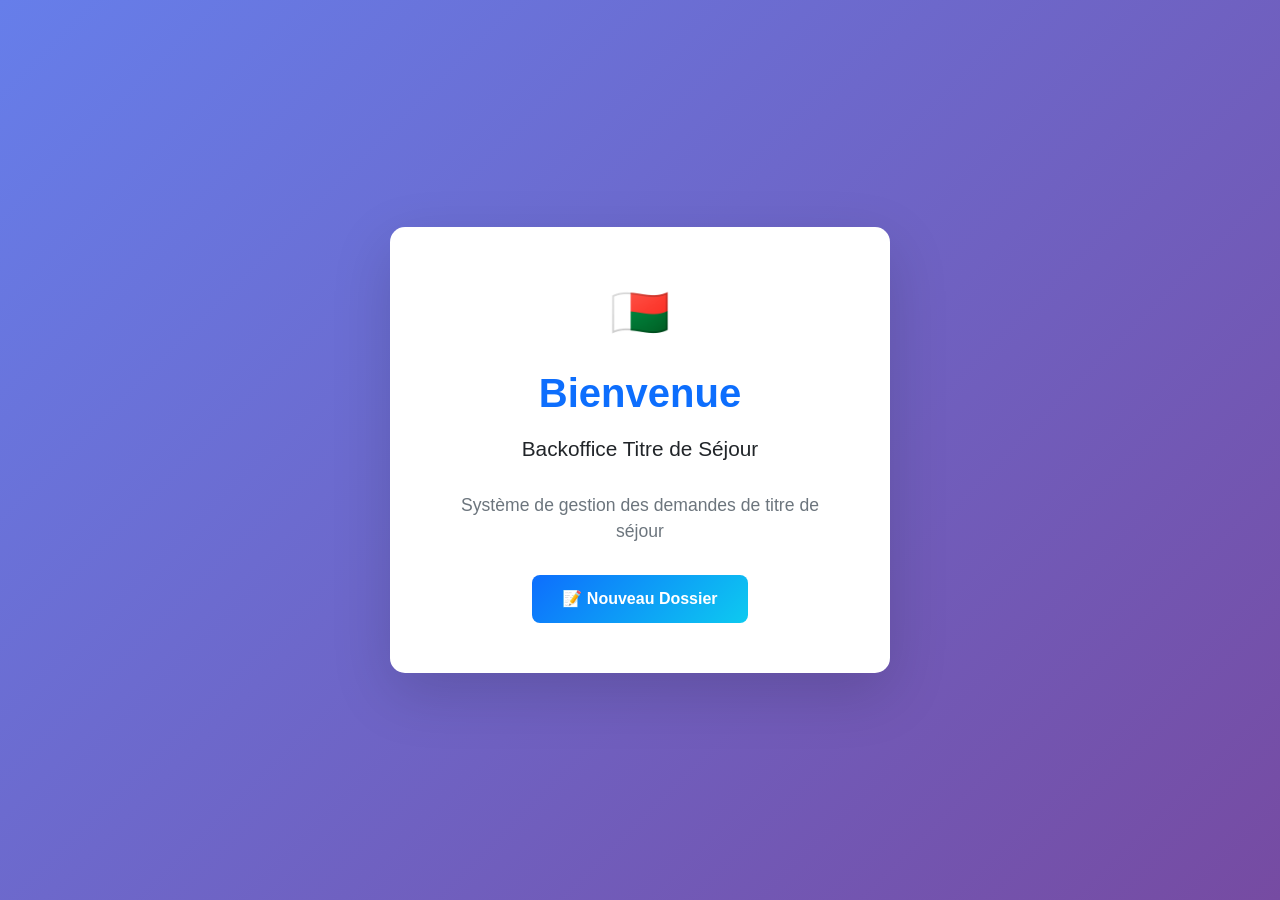
==== src/main/resources/templates/index.html @ e5e9ccd1 "first initalisation" ====
<!DOCTYPE html>
<html lang="fr" xmlns:th="http://www.thymeleaf.org">
<head>
    <meta charset="UTF-8">
    <meta name="viewport" content="width=device-width, initial-scale=1.0">
    <title>Backoffice Titre de Séjour - Madagascar</title>
    <link rel="stylesheet" href="https://cdn.jsdelivr.net/npm/bootstrap@5.1.3/dist/css/bootstrap.min.css">
    <style>
        body {
            background: linear-gradient(135deg, #667eea 0%, #764ba2 100%);
            min-height: 100vh;
            display: flex;
            align-items: center;
            justify-content: center;
            font-family: 'Segoe UI', Tahoma, Geneva, Verdana, sans-serif;
        }

        .welcome-container {
            background: white;
            border-radius: 15px;
            padding: 50px;
            box-shadow: 0 20px 60px rgba(0, 0, 0, 0.15);
            text-align: center;
            max-width: 500px;
        }

        .welcome-container h1 {
            color: #0d6efd;
            margin-bottom: 20px;
            font-weight: 700;
        }

        .welcome-container p {
            color: #6c757d;
            margin-bottom: 30px;
            font-size: 1.1rem;
        }

        .btn-wrapper {
            display: flex;
            gap: 15px;
            justify-content: center;
        }

        .btn {
            padding: 12px 30px;
            font-weight: 600;
            border-radius: 8px;
            transition: all 0.3s ease;
        }

        .btn-primary {
            background: linear-gradient(135deg, #0d6efd, #0dcaf0);
            border: none;
        }

        .btn-primary:hover {
            transform: translateY(-3px);
            box-shadow: 0 10px 30px rgba(13, 110, 253, 0.3);
        }

        .flag {
            font-size: 3rem;
            margin-bottom: 20px;
        }
    </style>
</head>
<body>
    <div class="welcome-container">
        <div class="flag">🇲🇬</div>
        <h1>Bienvenue</h1>
        <h2 style="font-size: 1.3rem; color: #212529; margin-bottom: 30px;">
            Backoffice Titre de Séjour
        </h2>
        <p>Système de gestion des demandes de titre de séjour</p>
        
        <div class="btn-wrapper">
            <a href="/formulaire-dossier" class="btn btn-primary">
                📝 Nouveau Dossier
            </a>
        </div>
    </div>

    <script src="https://cdn.jsdelivr.net/npm/bootstrap@5.1.3/dist/js/bootstrap.bundle.min.js"></script>
</body>
</html>
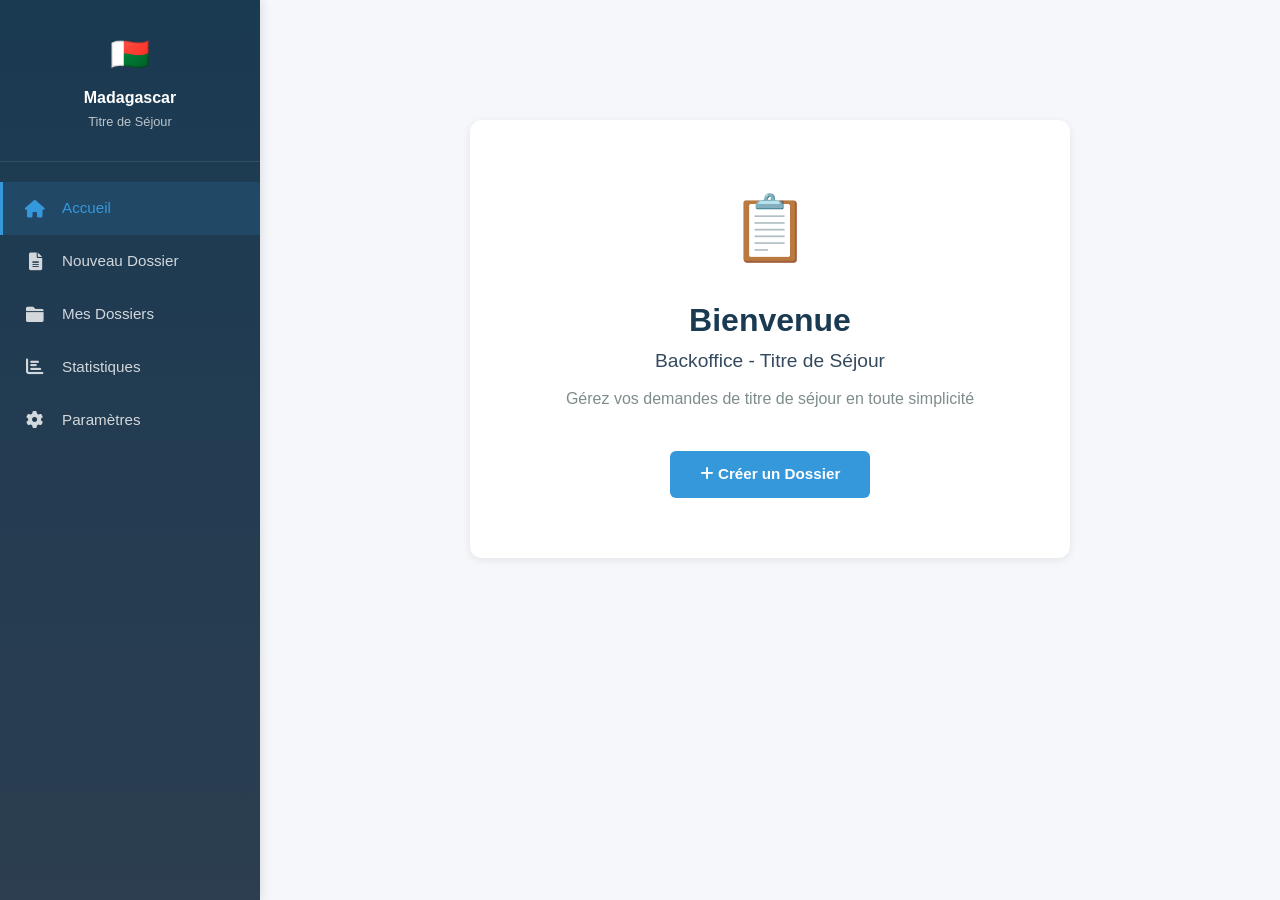
==== commit d62b7eb5: "correction des affichages" ====
--- a/src/main/resources/templates/index.html
+++ b/src/main/resources/templates/index.html
@@ -5,35 +5,136 @@
     <meta name="viewport" content="width=device-width, initial-scale=1.0">
     <title>Backoffice Titre de Séjour - Madagascar</title>
     <link rel="stylesheet" href="https://cdn.jsdelivr.net/npm/bootstrap@5.1.3/dist/css/bootstrap.min.css">
+    <link rel="stylesheet" href="https://cdnjs.cloudflare.com/ajax/libs/font-awesome/6.0.0/css/all.min.css">
+    <link rel="stylesheet" th:href="@{/css/formulaire-dossier.css}">
     <style>
         body {
-            background: linear-gradient(135deg, #667eea 0%, #764ba2 100%);
+            background-color: #f5f7fa;
             min-height: 100vh;
+            font-family: 'Segoe UI', Tahoma, Geneva, Verdana, sans-serif;
+            margin: 0;
+            padding: 0;
+            display: flex;
+        }
+
+        /* Navbar verticale */
+        .sidebar {
+            width: 260px;
+            background: linear-gradient(180deg, #1a3a52 0%, #2c3e50 100%);
+            min-height: 100vh;
+            padding: 0;
+            position: fixed;
+            left: 0;
+            top: 0;
+            box-shadow: 2px 0 10px rgba(0, 0, 0, 0.1);
+            z-index: 1000;
+        }
+
+        .sidebar-header {
+            padding: 30px 20px;
+            border-bottom: 1px solid rgba(255, 255, 255, 0.1);
+            text-align: center;
+        }
+
+        .sidebar-header h5 {
+            color: white;
+            margin: 10px 0 5px;
+            font-weight: 700;
+            font-size: 1rem;
+        }
+
+        .sidebar-header .flag {
+            font-size: 2rem;
+            margin-bottom: 10px;
+        }
+
+        .sidebar-header p {
+            color: rgba(255, 255, 255, 0.7);
+            font-size: 0.8rem;
+            margin: 0;
+        }
+
+        .sidebar-nav {
+            padding: 20px 0;
+            list-style: none;
+            margin: 0;
+        }
+
+        .sidebar-nav li {
+            margin: 0;
+        }
+
+        .sidebar-nav a {
             display: flex;
             align-items: center;
-            justify-content: center;
-            font-family: 'Segoe UI', Tahoma, Geneva, Verdana, sans-serif;
+            gap: 15px;
+            padding: 15px 20px;
+            color: rgba(255, 255, 255, 0.8);
+            text-decoration: none;
+            transition: all 0.3s ease;
+            border-left: 3px solid transparent;
+            font-weight: 500;
+            font-size: 0.95rem;
+        }
+
+        .sidebar-nav a:hover {
+            background-color: rgba(255, 255, 255, 0.1);
+            color: white;
+            border-left-color: #3498db;
+        }
+
+        .sidebar-nav a.active {
+            background-color: rgba(52, 152, 219, 0.15);
+            color: #3498db;
+            border-left-color: #3498db;
+        }
+
+        .sidebar-nav i {
+            font-size: 1.1rem;
+            width: 24px;
+            text-align: center;
+        }
+
+        /* Contenu principal */
+        .main-content {
+            margin-left: 260px;
+            width: calc(100% - 260px);
+            padding: 40px;
         }
 
         .welcome-container {
             background: white;
-            border-radius: 15px;
-            padding: 50px;
-            box-shadow: 0 20px 60px rgba(0, 0, 0, 0.15);
+            border-radius: 12px;
+            padding: 60px 50px;
+            box-shadow: 0 2px 8px rgba(0, 0, 0, 0.08);
             text-align: center;
-            max-width: 500px;
+            max-width: 600px;
+            margin: 80px auto;
+        }
+
+        .welcome-container .flag {
+            font-size: 4rem;
+            margin-bottom: 25px;
         }
 
         .welcome-container h1 {
-            color: #0d6efd;
-            margin-bottom: 20px;
+            color: #1a3a52;
+            margin-bottom: 10px;
             font-weight: 700;
+            font-size: 2rem;
+        }
+
+        .welcome-container h2 {
+            font-size: 1.2rem;
+            color: #34495e;
+            margin-bottom: 15px;
+            font-weight: 500;
         }
 
         .welcome-container p {
-            color: #6c757d;
-            margin-bottom: 30px;
-            font-size: 1.1rem;
+            color: #7f8c8d;
+            margin-bottom: 40px;
+            font-size: 1rem;
         }
 
         .btn-wrapper {
@@ -45,39 +146,134 @@
         .btn {
             padding: 12px 30px;
             font-weight: 600;
-            border-radius: 8px;
+            border-radius: 6px;
             transition: all 0.3s ease;
+            border: none;
+            font-size: 0.95rem;
         }
 
         .btn-primary {
-            background: linear-gradient(135deg, #0d6efd, #0dcaf0);
-            border: none;
+            background-color: #3498db;
+            color: white;
         }
 
         .btn-primary:hover {
-            transform: translateY(-3px);
-            box-shadow: 0 10px 30px rgba(13, 110, 253, 0.3);
-        }
-
-        .flag {
-            font-size: 3rem;
-            margin-bottom: 20px;
+            background-color: #2980b9;
+            transform: translateY(-2px);
+            box-shadow: 0 6px 16px rgba(52, 152, 219, 0.3);
+        }
+
+        /* Responsive */
+        @media (max-width: 768px) {
+            .sidebar {
+                width: 200px;
+            }
+
+            .main-content {
+                margin-left: 200px;
+                width: calc(100% - 200px);
+                padding: 20px;
+            }
+
+            .welcome-container {
+                padding: 40px 25px;
+                margin: 40px auto;
+            }
+
+            .sidebar-nav a {
+                padding: 12px 15px;
+                font-size: 0.9rem;
+            }
+        }
+
+        @media (max-width: 576px) {
+            .sidebar {
+                width: 0;
+                transition: width 0.3s ease;
+            }
+
+            .sidebar.active {
+                width: 200px;
+            }
+
+            .main-content {
+                margin-left: 0;
+                width: 100%;
+            }
+
+            .welcome-container {
+                padding: 30px 20px;
+            }
+
+            .welcome-container h1 {
+                font-size: 1.5rem;
+            }
+
+            .btn-wrapper {
+                flex-direction: column;
+            }
+
+            .btn {
+                width: 100%;
+            }
         }
     </style>
 </head>
 <body>
-    <div class="welcome-container">
-        <div class="flag">🇲🇬</div>
-        <h1>Bienvenue</h1>
-        <h2 style="font-size: 1.3rem; color: #212529; margin-bottom: 30px;">
-            Backoffice Titre de Séjour
-        </h2>
-        <p>Système de gestion des demandes de titre de séjour</p>
-        
-        <div class="btn-wrapper">
-            <a href="/formulaire-dossier" class="btn btn-primary">
-                📝 Nouveau Dossier
-            </a>
+    <!-- Sidebar Navigation -->
+    <nav class="sidebar">
+        <div class="sidebar-header">
+            <div class="flag">🇲🇬</div>
+            <h5>Madagascar</h5>
+            <p>Titre de Séjour</p>
+        </div>
+        <ul class="sidebar-nav">
+            <li>
+                <a href="/" class="active">
+                    <i class="fas fa-home"></i>
+                    <span>Accueil</span>
+                </a>
+            </li>
+            <li>
+                <a href="/formulaire-dossier">
+                    <i class="fas fa-file-alt"></i>
+                    <span>Nouveau Dossier</span>
+                </a>
+            </li>
+            <li>
+                <a href="#" onclick="alert('Fonctionnalité en développement')">
+                    <i class="fas fa-folder"></i>
+                    <span>Mes Dossiers</span>
+                </a>
+            </li>
+            <li>
+                <a href="#" onclick="alert('Fonctionnalité en développement')">
+                    <i class="fas fa-chart-bar"></i>
+                    <span>Statistiques</span>
+                </a>
+            </li>
+            <li>
+                <a href="#" onclick="alert('Fonctionnalité en développement')">
+                    <i class="fas fa-cog"></i>
+                    <span>Paramètres</span>
+                </a>
+            </li>
+        </ul>
+    </nav>
+
+    <!-- Main Content -->
+    <div class="main-content">
+        <div class="welcome-container">
+            <div class="flag">📋</div>
+            <h1>Bienvenue</h1>
+            <h2>Backoffice - Titre de Séjour</h2>
+            <p>Gérez vos demandes de titre de séjour en toute simplicité</p>
+            
+            <div class="btn-wrapper">
+                <a href="/formulaire-dossier" class="btn btn-primary">
+                    <i class="fas fa-plus"></i> Créer un Dossier
+                </a>
+            </div>
         </div>
     </div>
 
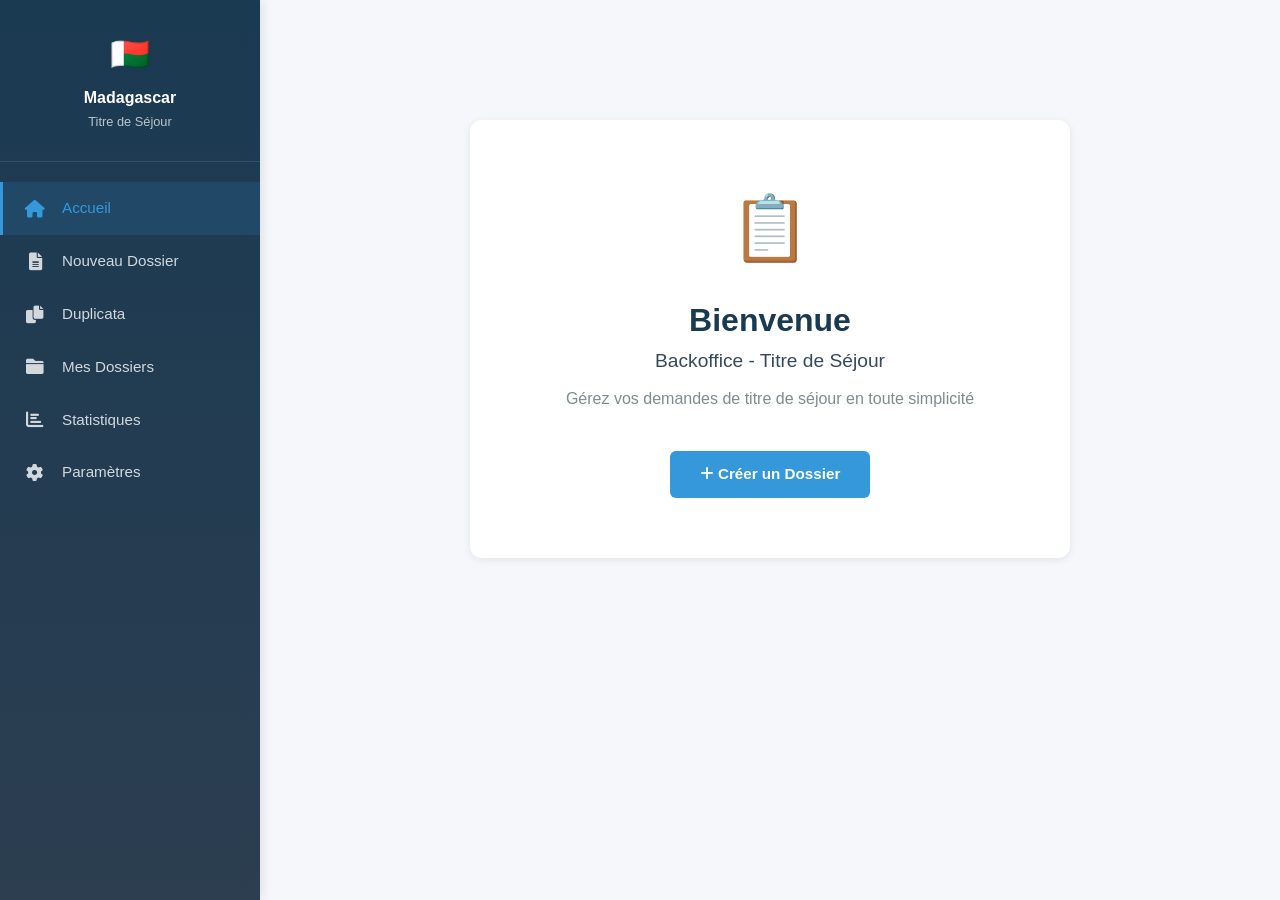
==== commit 75b054c0: "Add indexing to duplicata" ====
--- a/src/main/resources/templates/index.html
+++ b/src/main/resources/templates/index.html
@@ -241,6 +241,12 @@
                 </a>
             </li>
             <li>
+                <a href="/duplicata">
+                    <i class="fas fa-copy"></i>
+                    <span>Duplicata</span>
+                </a>
+            </li>
+            <li>
                 <a href="#" onclick="alert('Fonctionnalité en développement')">
                     <i class="fas fa-folder"></i>
                     <span>Mes Dossiers</span>
